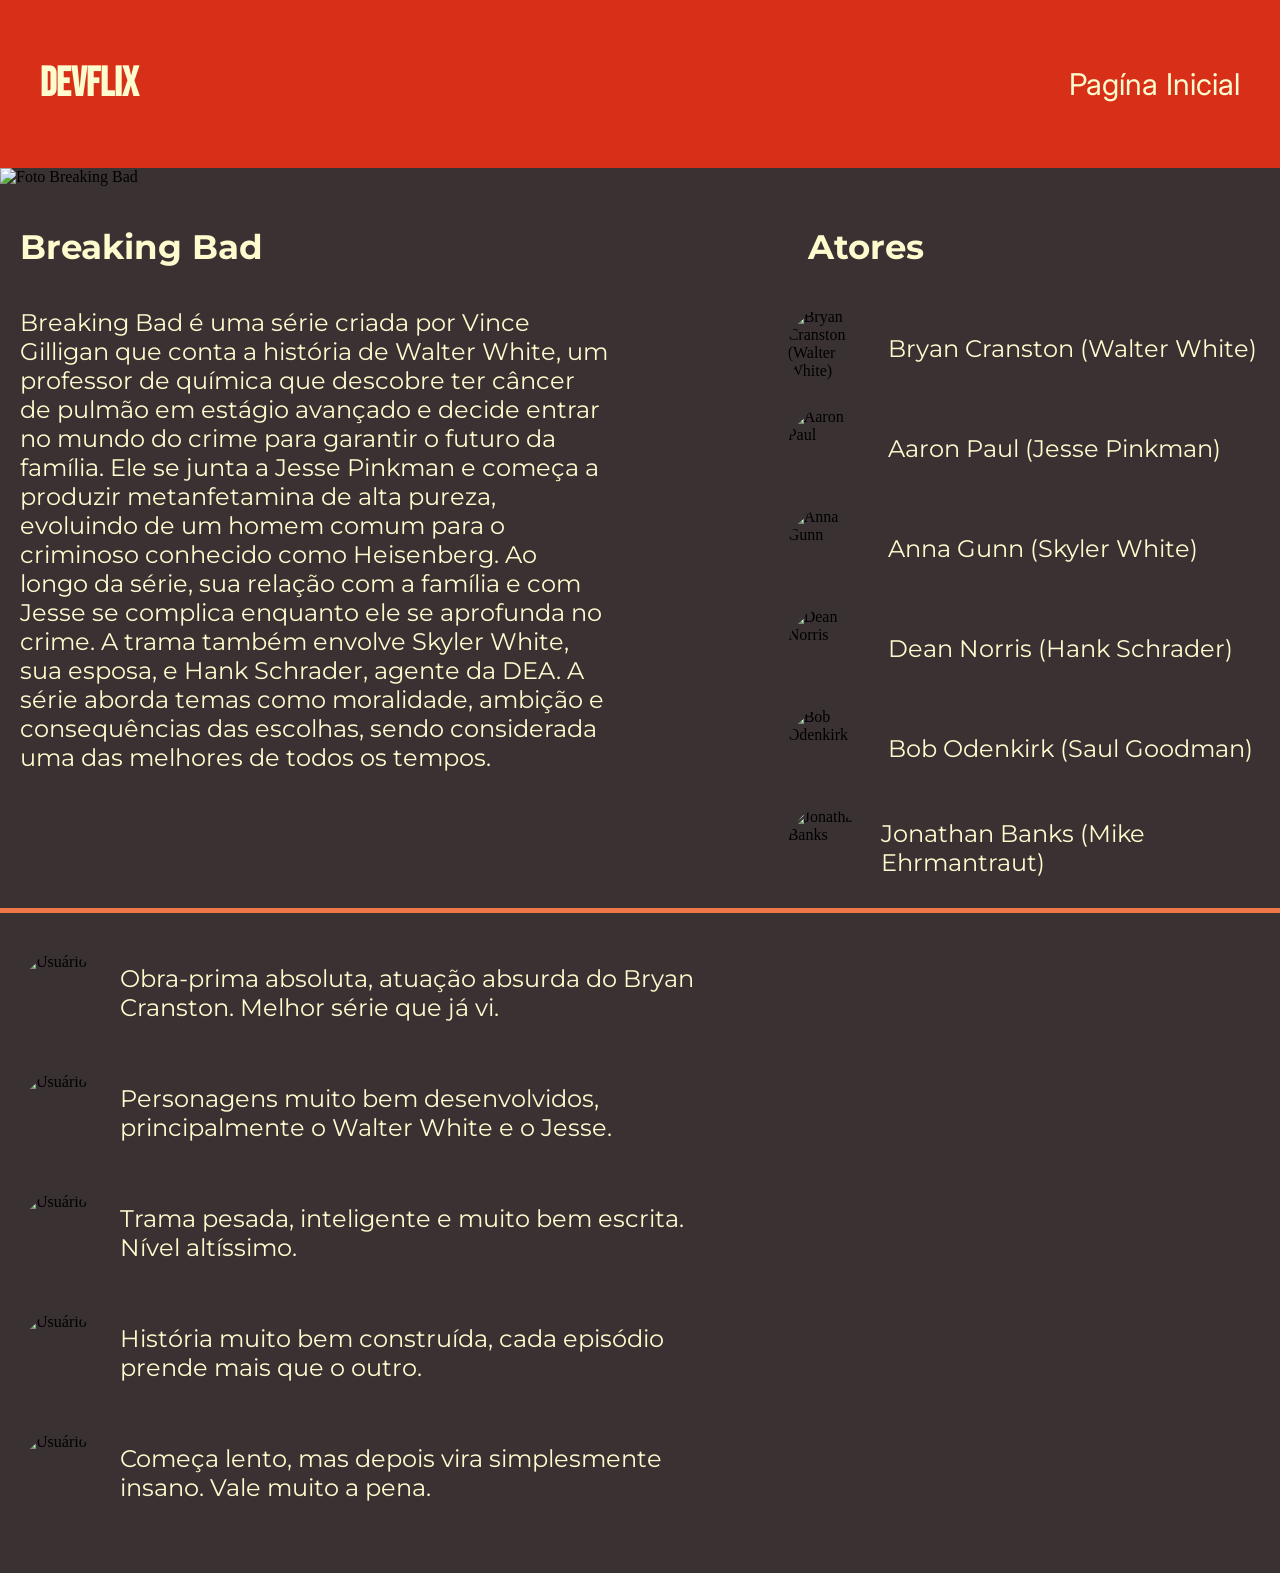
==== breaking-bad/index.html @ a6c45907 "home" ====
<!DOCTYPE html>
<html lang="pt-br">

<head>
    <meta charset="UTF-8">
    <meta name="viewport" content="width=device-width, initial-scale=1.0">
    <link rel="stylesheet" href="style.css">

    <link rel="preconnect" href="https://fonts.googleapis.com">
    <link rel="preconnect" href="https://fonts.gstatic.com" crossorigin>
    <link href="https://fonts.googleapis.com/css2?family=Bebas+Neue&display=swap" rel="stylesheet">

    <link rel="preconnect" href="https://fonts.googleapis.com">
    <link rel="preconnect" href="https://fonts.gstatic.com" crossorigin>
    <link href="https://fonts.googleapis.com/css2?family=Montserrat:ital,wght@0,100..900;1,100..900&display=swap"
        rel="stylesheet">

    <link rel="preconnect" href="https://fonts.googleapis.com">
    <link rel="preconnect" href="https://fonts.gstatic.com" crossorigin>
    <link
        href="https://fonts.googleapis.com/css2?family=Inter:ital,opsz,wght@0,14..32,100..900;1,14..32,100..900&display=swap"
        rel="stylesheet">
    <title>Devflix</title>
</head>

<body>
    <header>
        <h1>DevFlix</h1>
        <nav>
            <ul>
                <li>
                    <a href="../index.html">
                        Pagína Inicial
                    </a>
                </li>
            </ul>
        </nav>
    </header>

    <main>
        <section class="initial-img">
            <img src="https://www.einerd.com/wp-content/uploads/2019/06/Walter-White-morreu-Breaking-Bad-capa.jpg"
                alt="Foto Breaking Bad">

            <div>
                <img src="https://famous-cannoli-beddd8.netlify.app/images/breaking_bad.png" alt="Breaking Bad">
            </div>
        </section>

        <section class="description">
            <div class="serie-information">
                <h2>Breaking Bad</h2>
                <p>
                    Breaking Bad é uma série criada por Vince Gilligan que conta a história de Walter White, um
                    professor de química que descobre ter câncer de pulmão em estágio avançado e decide entrar no mundo
                    do crime para garantir o futuro da família. Ele se junta a Jesse Pinkman e começa a produzir
                    metanfetamina de alta pureza, evoluindo de um homem comum para o criminoso conhecido como
                    Heisenberg. Ao longo da série, sua relação com a família e com Jesse se complica enquanto ele se
                    aprofunda no crime. A trama também envolve Skyler White, sua esposa, e Hank Schrader, agente da DEA.
                    A série aborda temas como moralidade, ambição e consequências das escolhas, sendo considerada uma
                    das melhores de todos os tempos.
                </p>
            </div>

            <div class="actors">
                <h2>Atores</h2>
                <div>
                    <img src="https://m.media-amazon.com/images/M/MV5BMTA2NjEyMTY4MTVeQTJeQWpwZ15BbWU3MDQ5NDAzNDc@._V1_FMjpg_UX1000_.jpg"
                        alt="Bryan Cranston (Walter White)">

                    <p>
                        Bryan Cranston (Walter White)
                    </p>
                </div>

                <div>
                    <img src="https://br.web.img3.acsta.net/c_310_420/pictures/18/12/12/20/38/2228448.jpg"
                        alt="Aaron Paul">

                    <p>
                        Aaron Paul (Jesse Pinkman)
                    </p>
                </div>

                <div>
                    <img src="https://br.web.img3.acsta.net/c_310_420/medias/nmedia/18/36/33/91/19512726.jpg"
                        alt="Anna Gunn">

                    <p>
                        Anna Gunn (Skyler White)
                    </p>
                </div>

                <div>
                    <img src="https://static.wikia.nocookie.net/westwing/images/b/b4/DeanNorris.jpg/revision/latest?cb=20160430184747"
                        alt="Dean Norris">

                    <p>
                        Dean Norris (Hank Schrader)
                    </p>
                </div>

                <div>
                    <img src="https://br.web.img3.acsta.net/c_310_420/pictures/19/02/15/18/26/0022433.jpg"
                        alt="Bob Odenkirk">

                    <p>
                        Bob Odenkirk (Saul Goodman)
                    </p>
                </div>

                <div>
                    <img src="https://image.tmdb.org/t/p/w500/bswk26L13PvY4iMTwUTAsepXCLv.jpg" alt="Jonathan Banks">

                    <p>
                        Jonathan Banks (Mike Ehrmantraut)
                    </p>
                </div>

            </div>
        </section>

        <section class="comments">
             <div>
                    <img src="https://randomuser.me/api/portraits/men/32.jpg" alt="Usuário">

                    <p>
                        Obra-prima absoluta, atuação absurda do Bryan Cranston. Melhor série que já vi.
                    </p>
                </div>

                 <div>
                    <img src="https://randomuser.me/api/portraits/men/12.jpg" alt="Usuário">

                    <p>
                        Personagens muito bem desenvolvidos, principalmente o Walter White e o Jesse.
                    </p>
                </div>

                 <div>
                    <img src="https://randomuser.me/api/portraits/men/85.jpg" alt="Usuário">

                    <p>
                        Trama pesada, inteligente e muito bem escrita. Nível altíssimo.
                    </p>
                </div>

                 <div>
                   <img src="https://randomuser.me/api/portraits/women/44.jpg" alt="Usuário">

                    <p>
                        História muito bem construída, cada episódio prende mais que o outro.
                    </p>
                </div>

                 <div>
                   <img src="https://randomuser.me/api/portraits/women/68.jpg" alt="Usuário">

                    <p>
                        Começa lento, mas depois vira simplesmente insano. Vale muito a pena.
                    </p>
                </div>
        </section>
    </main>
</body>

</html>
---- breaking-bad/style.css ----
@import url(../global.css);
@import url(../utility/container.css);
@import url(header.css);
@import url(main.css);
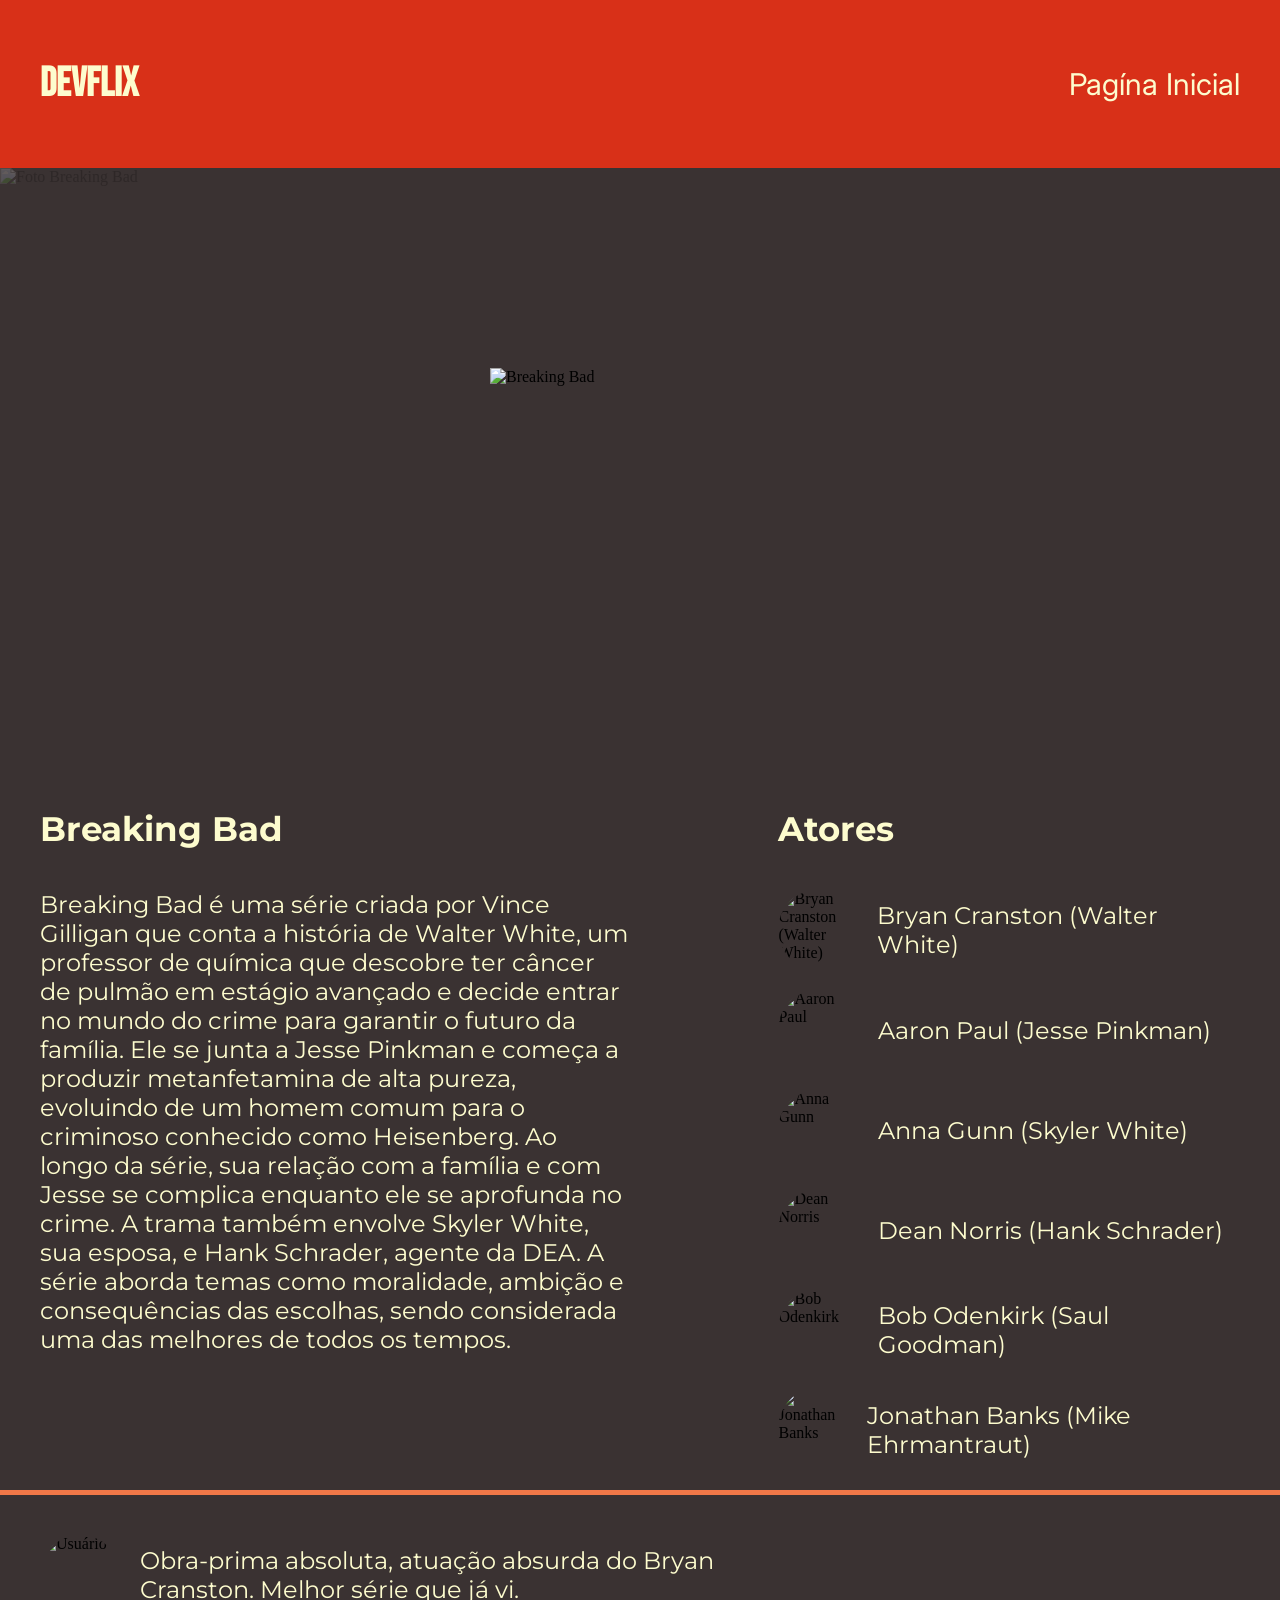
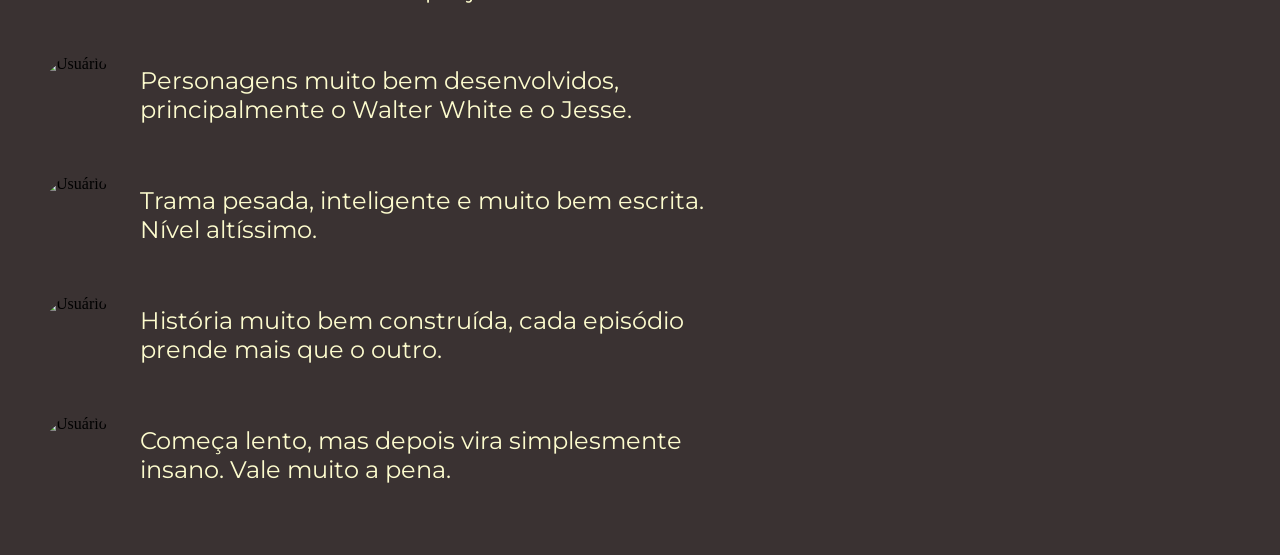
==== commit 9f6c5467: "fixed" ====
--- a/breaking-bad/index.html
+++ b/breaking-bad/index.html
@@ -20,7 +20,7 @@
     <link
         href="https://fonts.googleapis.com/css2?family=Inter:ital,opsz,wght@0,14..32,100..900;1,14..32,100..900&display=swap"
         rel="stylesheet">
-    <title>Devflix</title>
+    <title>Series</title>
 </head>
 
 <body>
@@ -42,12 +42,12 @@
             <img src="https://www.einerd.com/wp-content/uploads/2019/06/Walter-White-morreu-Breaking-Bad-capa.jpg"
                 alt="Foto Breaking Bad">
 
-            <div>
+            <div class="img-animation">
                 <img src="https://famous-cannoli-beddd8.netlify.app/images/breaking_bad.png" alt="Breaking Bad">
             </div>
         </section>
 
-        <section class="description">
+        <section class="description container">
             <div class="serie-information">
                 <h2>Breaking Bad</h2>
                 <p>
@@ -64,102 +64,99 @@
 
             <div class="actors">
                 <h2>Atores</h2>
-                <div>
-                    <img src="https://m.media-amazon.com/images/M/MV5BMTA2NjEyMTY4MTVeQTJeQWpwZ15BbWU3MDQ5NDAzNDc@._V1_FMjpg_UX1000_.jpg"
-                        alt="Bryan Cranston (Walter White)">
 
-                    <p>
-                        Bryan Cranston (Walter White)
-                    </p>
-                </div>
+                <ul>
+                    <li><img src="https://m.media-amazon.com/images/M/MV5BMTA2NjEyMTY4MTVeQTJeQWpwZ15BbWU3MDQ5NDAzNDc@._V1_FMjpg_UX1000_.jpg"
+                            alt="Bryan Cranston (Walter White)">
 
-                <div>
-                    <img src="https://br.web.img3.acsta.net/c_310_420/pictures/18/12/12/20/38/2228448.jpg"
-                        alt="Aaron Paul">
+                        <p>
+                            Bryan Cranston (Walter White)
+                        </p>
+                    </li>
+                    <li>
+                        <img src="https://br.web.img3.acsta.net/c_310_420/pictures/18/12/12/20/38/2228448.jpg"
+                            alt="Aaron Paul">
 
-                    <p>
-                        Aaron Paul (Jesse Pinkman)
-                    </p>
-                </div>
+                        <p>
+                            Aaron Paul (Jesse Pinkman)
+                        </p>
+                    </li>
+                    <li>
+                        <img src="https://br.web.img3.acsta.net/c_310_420/medias/nmedia/18/36/33/91/19512726.jpg"
+                            alt="Anna Gunn">
 
-                <div>
-                    <img src="https://br.web.img3.acsta.net/c_310_420/medias/nmedia/18/36/33/91/19512726.jpg"
-                        alt="Anna Gunn">
+                        <p>
+                            Anna Gunn (Skyler White)
+                        </p>
+                    </li>
+                    <li>
+                        <img src="https://static.wikia.nocookie.net/westwing/images/b/b4/DeanNorris.jpg/revision/latest?cb=20160430184747"
+                            alt="Dean Norris">
 
-                    <p>
-                        Anna Gunn (Skyler White)
-                    </p>
-                </div>
+                        <p>
+                            Dean Norris (Hank Schrader)
+                        </p>
+                    </li>
+                    <li>
+                        <img src="https://br.web.img3.acsta.net/c_310_420/pictures/19/02/15/18/26/0022433.jpg"
+                            alt="Bob Odenkirk">
 
-                <div>
-                    <img src="https://static.wikia.nocookie.net/westwing/images/b/b4/DeanNorris.jpg/revision/latest?cb=20160430184747"
-                        alt="Dean Norris">
+                        <p>
+                            Bob Odenkirk (Saul Goodman)
+                        </p>
+                    </li>
+                    <li>
+                        <img src="https://image.tmdb.org/t/p/w500/bswk26L13PvY4iMTwUTAsepXCLv.jpg" alt="Jonathan Banks">
 
-                    <p>
-                        Dean Norris (Hank Schrader)
-                    </p>
-                </div>
-
-                <div>
-                    <img src="https://br.web.img3.acsta.net/c_310_420/pictures/19/02/15/18/26/0022433.jpg"
-                        alt="Bob Odenkirk">
-
-                    <p>
-                        Bob Odenkirk (Saul Goodman)
-                    </p>
-                </div>
-
-                <div>
-                    <img src="https://image.tmdb.org/t/p/w500/bswk26L13PvY4iMTwUTAsepXCLv.jpg" alt="Jonathan Banks">
-
-                    <p>
-                        Jonathan Banks (Mike Ehrmantraut)
-                    </p>
-                </div>
+                        <p>
+                            Jonathan Banks (Mike Ehrmantraut)
+                        </p>
+                    </li>
+                </ul>
 
             </div>
         </section>
 
-        <section class="comments">
-             <div>
-                    <img src="https://randomuser.me/api/portraits/men/32.jpg" alt="Usuário">
+        <section class="comments container">
+            <div>
+                <img src="https://randomuser.me/api/portraits/men/32.jpg" alt="Usuário">
 
-                    <p>
-                        Obra-prima absoluta, atuação absurda do Bryan Cranston. Melhor série que já vi.
-                    </p>
-                </div>
+                <p>
+                    Obra-prima absoluta, atuação absurda do Bryan Cranston. Melhor série que já vi.
+                </p>
+            </div>
 
-                 <div>
-                    <img src="https://randomuser.me/api/portraits/men/12.jpg" alt="Usuário">
+            <div>
+                <img src="https://randomuser.me/api/portraits/men/12.jpg" alt="Usuário">
 
-                    <p>
-                        Personagens muito bem desenvolvidos, principalmente o Walter White e o Jesse.
-                    </p>
-                </div>
+                <p>
+                    Personagens muito bem desenvolvidos, principalmente o Walter White e o Jesse.
+                </p>
+            </div>
 
-                 <div>
-                    <img src="https://randomuser.me/api/portraits/men/85.jpg" alt="Usuário">
+            <div>
+                <img src="https://randomuser.me/api/portraits/men/85.jpg" alt="Usuário">
 
-                    <p>
-                        Trama pesada, inteligente e muito bem escrita. Nível altíssimo.
-                    </p>
-                </div>
+                <p>
+                    Trama pesada, inteligente e muito bem escrita. Nível altíssimo.
+                </p>
+            </div>
 
-                 <div>
-                   <img src="https://randomuser.me/api/portraits/women/44.jpg" alt="Usuário">
+            <div>
+                <img src="https://randomuser.me/api/portraits/women/44.jpg" alt="Usuário">
 
-                    <p>
-                        História muito bem construída, cada episódio prende mais que o outro.
-                    </p>
-                </div>
+                <p>
+                    História muito bem construída, cada episódio prende mais que o outro.
+                </p>
+            </div>
 
-                 <div>
-                   <img src="https://randomuser.me/api/portraits/women/68.jpg" alt="Usuário">
+            <div>
+                <img src="https://randomuser.me/api/portraits/women/68.jpg" alt="Usuário">
 
-                    <p>
-                        Começa lento, mas depois vira simplesmente insano. Vale muito a pena.
-                    </p>
-                </div>
+                <p>
+                    Começa lento, mas depois vira simplesmente insano. Vale muito a pena.
+                </p>
+            </div>
         </section>
     </main>
 </body>
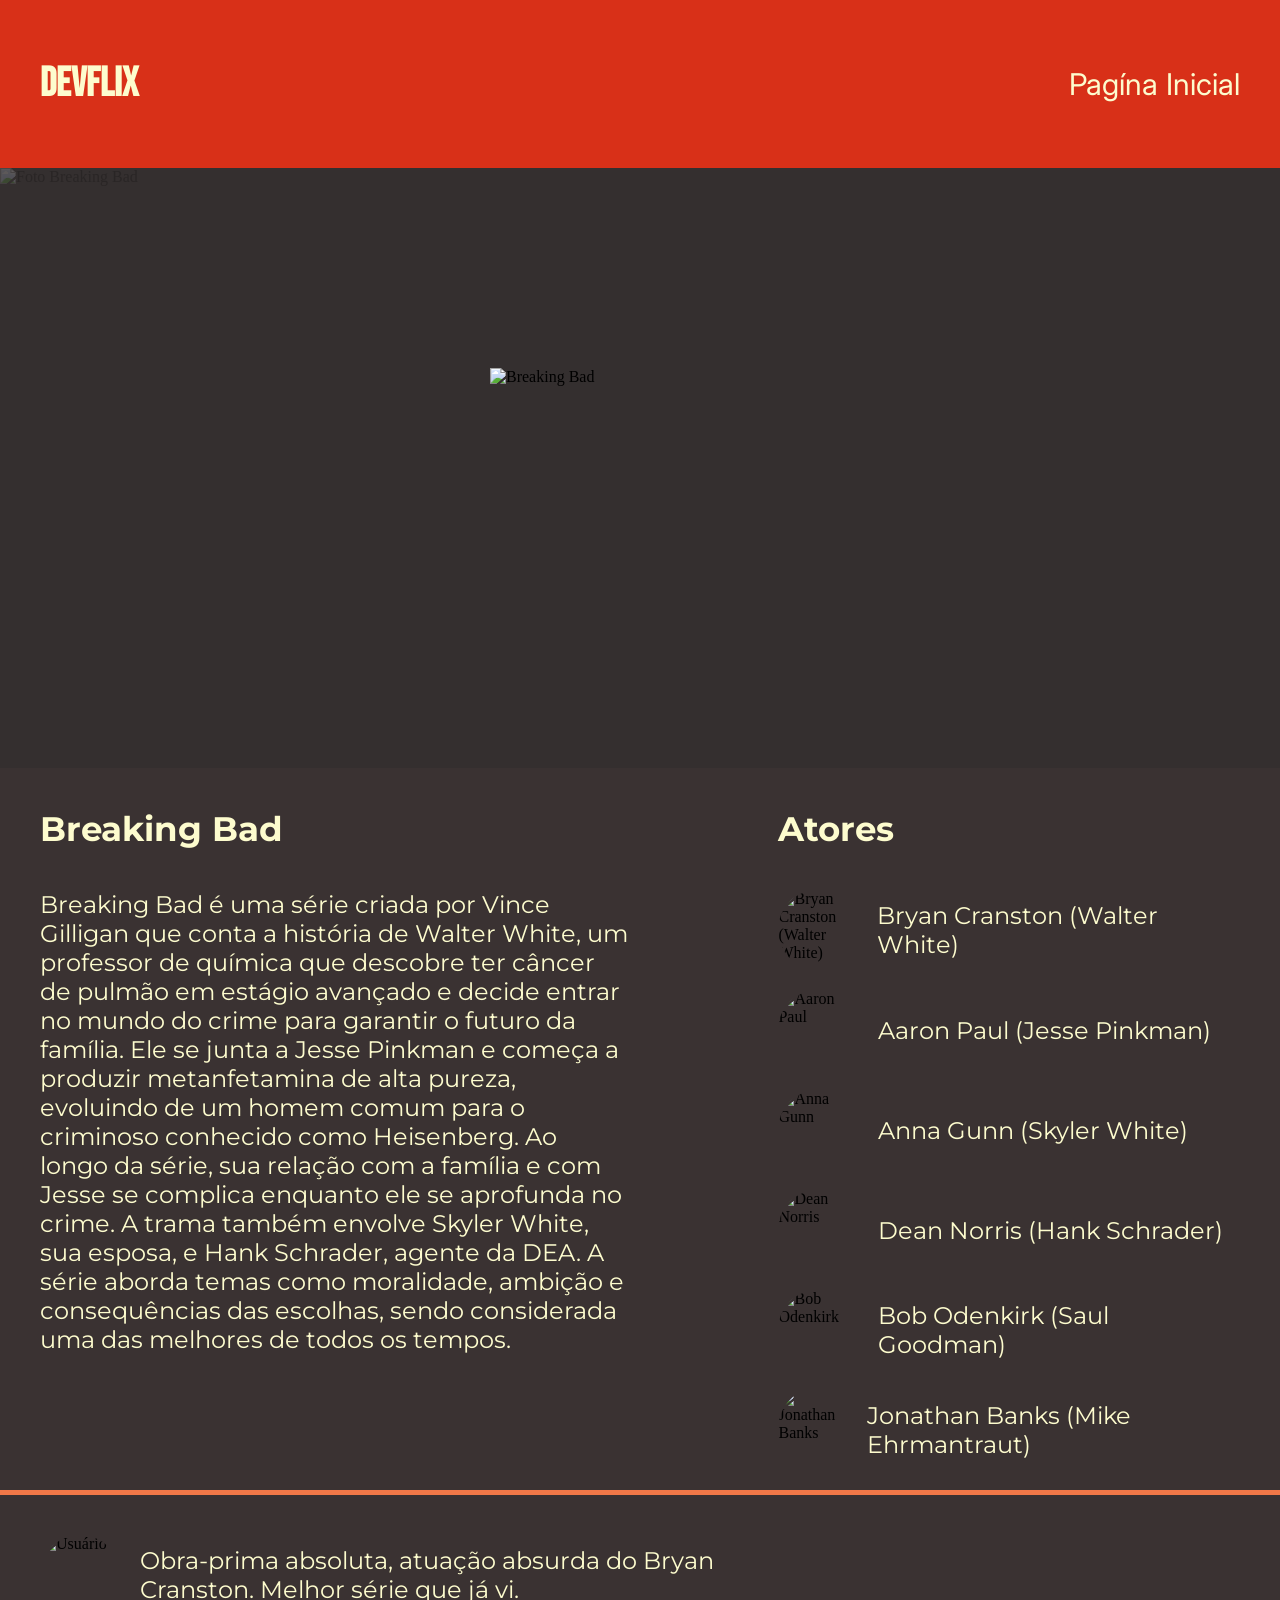
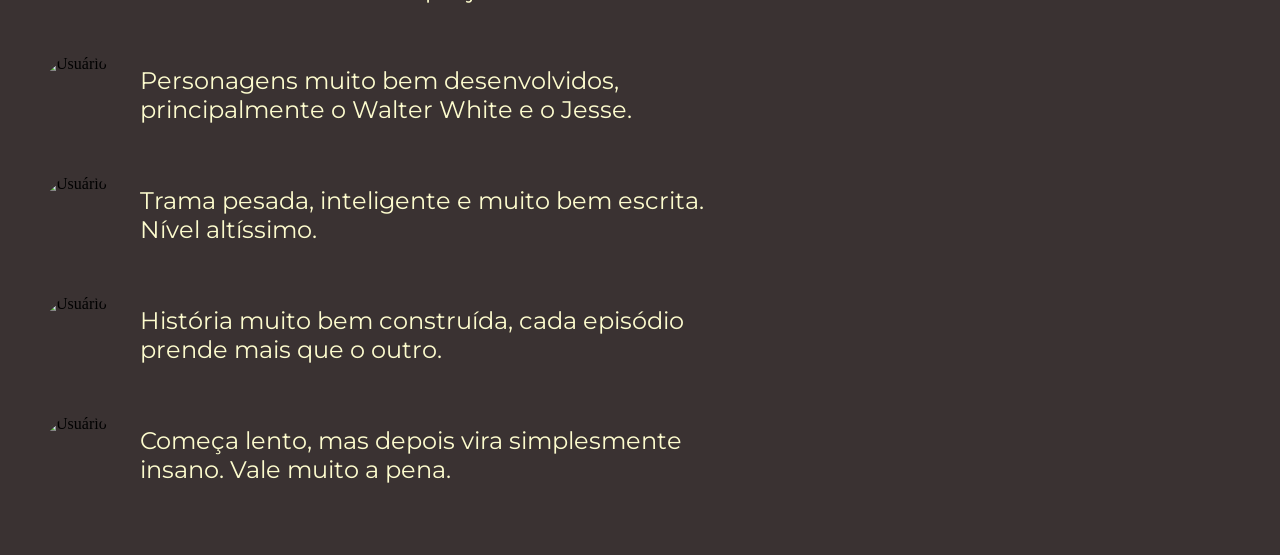
==== commit 2c8ffe05: "fixed" ====
--- a/breaking-bad/index.html
+++ b/breaking-bad/index.html
@@ -39,7 +39,7 @@
 
     <main>
         <section class="initial-img">
-            <img src="https://www.einerd.com/wp-content/uploads/2019/06/Walter-White-morreu-Breaking-Bad-capa.jpg"
+            <img class="img-back" src="https://www.einerd.com/wp-content/uploads/2019/06/Walter-White-morreu-Breaking-Bad-capa.jpg"
                 alt="Foto Breaking Bad">
 
             <div class="img-animation">
